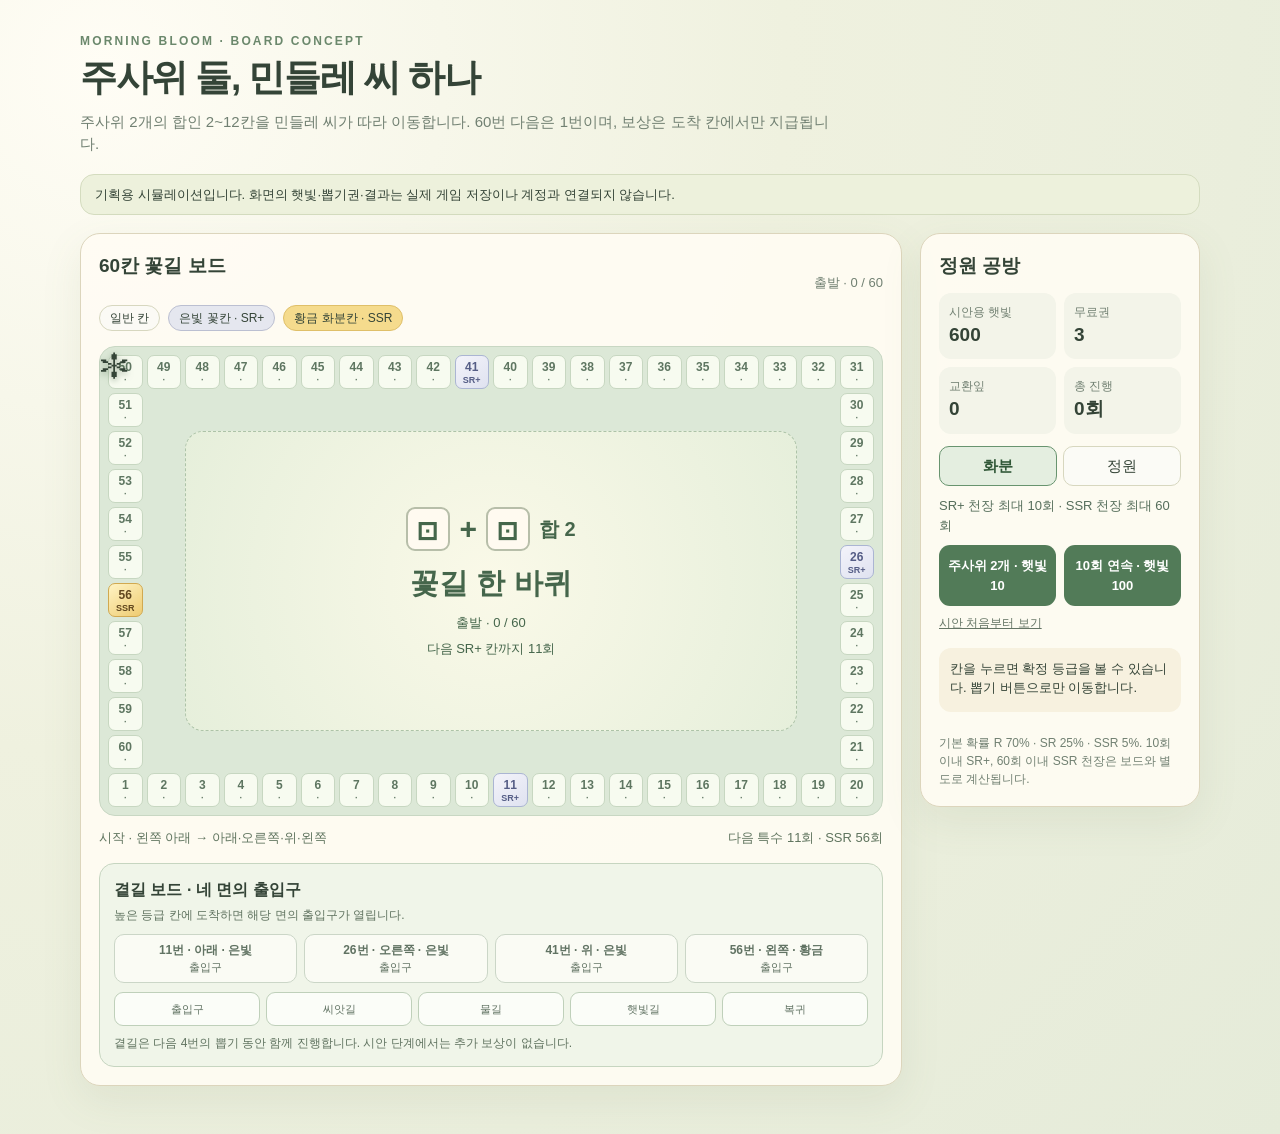
==== docs/gacha-board-preview.html @ 1ca23ee2 "Add two-dice journey and skip to 60-space board preview" ====
<!doctype html>
<html lang="ko">
<head>
  <meta charset="utf-8">
  <meta name="viewport" content="width=device-width, initial-scale=1">
  <title>아침 한 송이 · 꽃길 보드 시안</title>
  <style>
    :root { color-scheme: light; --ink:#344437; --muted:#718072; --cream:#fbf6e9; --edge:#d7d7bf; --leaf:#52785b; --mint:#e4eee0; --silver:#e5e7ef; --gold:#f5db8d; }
    * { box-sizing:border-box; }
    body { margin:0; background:radial-gradient(circle at 8% 6%,#fffdf5 0,#eff1df 43%,#e5ebd9 100%); color:var(--ink); font:15px/1.5 "Noto Sans KR","Malgun Gothic",sans-serif; }
    main { max-width:1160px; margin:0 auto; padding:32px 20px 48px; }
    h1,h2,p { margin-top:0; }
    h1 { margin-bottom:5px; font-size:clamp(24px,3vw,37px); letter-spacing:-.04em; }
    h2 { font-size:19px; margin-bottom:12px; }
    button { font:inherit; cursor:pointer; }
    .eyebrow { color:#6b886c; font-size:12px; font-weight:800; letter-spacing:.18em; }
    .lead { color:var(--muted); max-width:750px; margin-bottom:18px; }
    .notice { border:1px solid #d4dcbf; background:#edf1dc; border-radius:14px; padding:10px 14px; margin-bottom:18px; font-size:13px; }
    .shell { display:grid; grid-template-columns:minmax(0,1fr) 280px; gap:18px; align-items:start; }
    .panel { background:rgba(255,252,244,.92); border:1px solid #dcd5bc; box-shadow:0 14px 40px #687b5b1a; border-radius:20px; padding:18px; }
    .board-head { display:flex; flex-wrap:wrap; justify-content:space-between; align-items:end; gap:8px; }
    .board-head p { margin-bottom:0; font-size:13px; color:var(--muted); }
    .legend { display:flex; flex-wrap:wrap; gap:8px; margin:12px 0 15px; font-size:12px; }
    .legend span { border-radius:999px; padding:3px 10px; border:1px solid var(--edge); background:#fbfaf5; }
    .legend .s { background:var(--silver); border-color:#bbbfd1; }
    .legend .g { background:var(--gold); border-color:#dfbf69; }
    .board-scroll { overflow-x:auto; }
    .board { position:relative; min-width:760px; display:grid; grid-template-columns:repeat(20,minmax(0,1fr)); grid-template-rows:repeat(12,minmax(0,1fr)); gap:4px; aspect-ratio:20/12; background:#dce8d7; border:1px solid #c8d7c3; padding:8px; border-radius:16px; }
    .tile { min-width:0; border:1px solid #c7d7c1; border-radius:7px; background:#f7fbf0; color:#5e7661; position:relative; display:flex; flex-direction:column; align-items:center; justify-content:center; padding:1px; transition:transform .12s,box-shadow .12s; }
    .tile:hover,.tile:focus-visible { transform:translateY(-2px); box-shadow:0 2px 8px #62735d55; outline:none; }
    .tile .num { font-size:12px; font-weight:800; }
    .tile .word { font-size:9px; font-weight:800; line-height:1.1; white-space:nowrap; }
    .centerpiece { grid-column:3/19; grid-row:3/11; display:flex; flex-direction:column; align-items:center; justify-content:center; gap:7px; text-align:center; background:radial-gradient(circle,#faf9e8,#e6efdb); border:1px dashed #adc3a8; border-radius:18px; padding:15px; color:#45664b; }
    .centerpiece .flower { font-size:50px; line-height:1; }
    .centerpiece strong { font-size:clamp(18px,2.4vw,29px); }
    .centerpiece p { margin:0; font-size:13px; }
    .tile.special-sr { background:linear-gradient(145deg,#f3f3fa,#dfe2f0); border-color:#abb5d3; color:#555d86; }
    .tile.special-ssr { background:linear-gradient(145deg,#fff4c4,#eecb71); border-color:#d1a950; color:#61481f; }
    .tile.passed { opacity:.58; }
    .tile.here { outline:3px solid #477858; outline-offset:0; z-index:1; box-shadow:0 0 0 4px #fafff5,0 6px 12px #55765b55; opacity:1; }
    .tile.here::after { content:"●"; position:absolute; right:3px; top:-10px; color:#386f4d; font-size:21px; text-shadow:0 1px white; }
    .tile.landing { animation:land .28s ease-out; }
    .seed-token { position:absolute; z-index:5; width:30px; height:30px; display:grid; place-items:center; font-size:28px; pointer-events:none; filter:drop-shadow(0 2px 3px #47664588); transition:left .16s ease-in-out,top .16s ease-in-out; }
    .dice { display:flex; align-items:center; gap:9px; margin:4px 0; font-size:30px; font-weight:800; }
    .dice span { display:grid; place-items:center; width:44px; height:44px; background:#fffaf0; border:2px solid #b7bea9; border-radius:9px; }
    .dice strong { font-size:20px; }
    @keyframes land { from { transform:scale(.72); box-shadow:0 0 0 0 #87b78899; } to { transform:scale(1); box-shadow:0 0 0 7px #87b78800; } }
    .route { display:flex; justify-content:space-between; gap:8px; margin-top:12px; color:#5f745e; font-size:13px; }
    .route strong { color:#365a3d; }
    .side-board { margin-top:16px; padding:14px; border:1px solid #c6d5c0; border-radius:15px; background:#f0f5e9; }
    .side-board h3 { margin:0 0 4px; font-size:16px; }
    .side-board p { margin:0 0 10px; color:#607360; font-size:12px; }
    .gate-list { display:grid; grid-template-columns:repeat(4,minmax(0,1fr)); gap:7px; }
    .gate { min-width:0; border:1px solid #cbd6c7; border-radius:10px; padding:6px 3px; text-align:center; background:#fafbf4; color:#617363; font-size:11px; }
    .gate strong { display:block; font-size:12px; }
    .gate.open { border-color:#62916e; background:#e1f0da; color:#355e40; box-shadow:0 0 0 2px #bcdcb7; }
    .gate.complete { border-color:#c7aa63; background:#fbf1d2; color:#745b2b; }
    .side-path { display:grid; grid-template-columns:repeat(5,minmax(0,1fr)); gap:6px; margin-top:9px; }
    .side-cell { padding:8px 2px; border:1px solid #bfd0ba; border-radius:9px; text-align:center; background:#fbfdf8; color:#617363; font-size:11px; }
    .side-cell.active { background:#d9eacf; border-color:#69956f; color:#315b3a; font-weight:800; }
    .side-cell.done { background:#e9eedf; }
    .balances { display:grid; grid-template-columns:1fr 1fr; gap:8px; margin:12px 0; }
    .balance { border-radius:12px; background:#f3f4e9; padding:10px; font-size:12px; color:var(--muted); }
    .balance strong { display:block; font-size:19px; color:var(--ink); }
    .tabs { display:flex; gap:6px; margin:10px 0; }
    .tabs button { flex:1; padding:8px 6px; border:1px solid var(--edge); border-radius:10px; background:#fbfbf6; color:var(--ink); }
    .tabs button[aria-selected="true"] { background:var(--mint); border-color:#68946f; color:#315838; font-weight:800; }
    .meter { font-size:13px; color:#566e5b; margin:0 0 10px; }
    .actions { display:grid; grid-template-columns:1fr 1fr; gap:8px; }
    .actions button { border:0; border-radius:11px; color:white; background:#527b58; padding:11px 6px; font-size:13px; font-weight:800; }
    .actions button:last-child { background:#786a51; }
    .actions .skip { grid-column:1/-1; background:#b47143; }
    .actions button:disabled { opacity:.45; cursor:not-allowed; }
    .reset { border:0; background:transparent; color:#657565; font-size:12px; text-decoration:underline; padding:8px 0 0; }
    .detail { min-height:64px; border-radius:12px; background:#f7f1df; padding:11px; margin-top:14px; font-size:13px; }
    .history { margin:10px 0 0; padding:0; list-style:none; max-height:245px; overflow:auto; }
    .history li { border-top:1px solid #e4e3d6; padding:6px 0; font-size:12px; }
    .history b { color:#6e5c35; }
    .hint { margin:12px 0 0; font-size:12px; color:var(--muted); }
    @media (max-width:860px) { .shell { grid-template-columns:1fr; } .board { gap:4px; } }
    @media (max-width:430px) { main { padding:18px 9px 30px; } .panel { padding:11px; } .route { font-size:10px; gap:3px; } }
    @media (prefers-reduced-motion:reduce) { .tile, .tile.landing { animation:none; transition:none; } }
  </style>
</head>
<body>
  <main>
    <div class="eyebrow">MORNING BLOOM · BOARD CONCEPT</div>
    <h1>주사위 둘, 민들레 씨 하나</h1>
    <p class="lead">주사위 2개의 합인 2~12칸을 민들레 씨가 따라 이동합니다. 60번 다음은 1번이며, 보상은 도착 칸에서만 지급됩니다.</p>
    <div class="notice">기획용 시뮬레이션입니다. 화면의 햇빛·뽑기권·결과는 실제 게임 저장이나 계정과 연결되지 않습니다.</div>
    <div class="shell">
      <section class="panel" aria-labelledby="board-title">
        <div class="board-head"><h2 id="board-title">60칸 꽃길 보드</h2><p id="position">출발 · 0 / 60</p></div>
        <div class="legend"><span>일반 칸</span><span class="s">은빛 꽃칸 · SR+</span><span class="g">황금 화분칸 · SSR</span></div>
        <div class="board-scroll"><div class="board" id="board" aria-label="직사각형 테두리 60칸 꽃길 보드"><div class="centerpiece"><div class="dice" aria-label="주사위 눈과 합"><span id="die-one">⚀</span>+<span id="die-two">⚀</span><strong id="dice-sum">합 2</strong></div><strong>꽃길 한 바퀴</strong><p id="center-position">출발 · 0 / 60</p><p id="center-next">다음 특수 칸까지 11칸</p></div><div id="seed-token" class="seed-token" aria-label="민들레 씨">✻</div></div></div>
        <div class="route"><span>시작 · 왼쪽 아래 → 아래·오른쪽·위·왼쪽</span><span id="next-square"></span></div>
        <section class="side-board" aria-labelledby="side-title">
          <h3 id="side-title">곁길 보드 · 네 면의 출입구</h3>
          <p id="side-status" aria-live="polite">높은 등급 칸에 도착하면 해당 면의 출입구가 열립니다.</p>
          <div class="gate-list" id="gate-list" aria-label="곁길 출입구"></div>
          <div class="side-path" id="side-path" aria-label="곁길 진행 칸"></div>
          <p style="margin:8px 0 0">곁길은 다음 4번의 뽑기 동안 함께 진행합니다. 시안 단계에서는 추가 보상이 없습니다.</p>
        </section>
      </section>
      <aside class="panel" aria-labelledby="draw-title">
        <h2 id="draw-title">정원 공방</h2>
        <div class="balances">
          <div class="balance">시안용 햇빛<strong id="sunlight">600</strong></div>
          <div class="balance">무료권<strong id="tickets">3</strong></div>
          <div class="balance">교환잎<strong id="leaves">0</strong></div>
          <div class="balance">총 진행<strong id="total">0회</strong></div>
        </div>
        <div class="tabs" role="tablist" aria-label="뽑기 종류">
          <button id="pot-tab" role="tab" aria-selected="true" type="button">화분</button>
          <button id="garden-tab" role="tab" aria-selected="false" type="button">정원</button>
        </div>
        <p class="meter" id="meters"></p>
        <div class="actions"><button id="draw-one" type="button">주사위 2개 · 햇빛 10</button><button id="draw-ten" type="button">10회 연속 · 햇빛 100</button><button id="skip" class="skip" type="button" hidden>연출 건너뛰기</button></div>
        <button class="reset" id="reset" type="button">시안 처음부터 보기</button>
        <div class="detail" id="detail" aria-live="polite">칸을 누르면 확정 등급을 볼 수 있습니다. 뽑기 버튼으로만 이동합니다.</div>
        <ol class="history" id="history" aria-label="최근 뽑기 결과"></ol>
        <p class="hint">기본 확률 R 70% · SR 25% · SSR 5%. 10회 이내 SR+, 60회 이내 SSR 천장은 보드와 별도로 계산됩니다.</p>
      </aside>
    </div>
  </main>
  <script>
    (() => {
      const silver = new Set([11, 26, 41]);
      const gold = 56;
      const specials = [11, 26, 41, gold];
      const gateNames = { 11:'아래 · 은빛', 26:'오른쪽 · 은빛', 41:'위 · 은빛', 56:'왼쪽 · 황금' };
      const sideNames = ['출입구','씨앗길','물길','햇빛길','복귀'];
      const distanceTo = (position, target) => target>position ? target-position : 60-position+target;
      const nextSpecial = position => specials.find(number=>number>position) ?? specials[0];
      const names = {
        pot: { R:['스톤','라운드','우드','블루 라인'], SR:['아이보리','세이지','로즈','그린 체크'], SSR:['리프 패턴','플라워 패턴','데이지','라벤더'] },
        garden: { R:['작은 꽃','들꽃','잎사귀','풀밭'], SR:['클로버','허브','라벤더 정원','핑크 플라워'], SSR:['햇빛 비추는 잔디','장미 정원','벚꽃','온실 주변'] }
      };
      const $ = id => document.getElementById(id);
      const tiles = new Map();
      const initial = () => ({ position:0, total:0, srMiss:0, ssrMiss:0, sunlight:600, tickets:3, leaves:0, category:'pot', owned:new Set(), sideGate:null, sideStep:0, visitedGates:new Set() });
      let state = initial();
      let busy = false;
      let skipAnimation = false;
      const reducedMotion = window.matchMedia('(prefers-reduced-motion: reduce)');
      const pause = (ms=170) => new Promise(resolve => setTimeout(resolve, skipAnimation||reducedMotion.matches ? 0 : ms));
      const faces = ['⚀','⚁','⚂','⚃','⚄','⚅'];
      const showDice = (a,b) => { $('die-one').textContent=faces[a-1]; $('die-two').textContent=faces[b-1]; $('dice-sum').textContent=`합 ${a+b}`; };
      function placeSeed(position) {
        if (!position) { $('seed-token').hidden=true; return; }
        const tile=tiles.get(position);
        $('seed-token').hidden=false;
        $('seed-token').style.left=`${tile.offsetLeft+(tile.offsetWidth-30)/2}px`;
        $('seed-token').style.top=`${tile.offsetTop+(tile.offsetHeight-30)/2}px`;
      }
      for (const number of specials) {
        const gate=document.createElement('div');
        gate.className='gate';
        gate.textContent='출입구';
        const label=document.createElement('strong');
        label.textContent=`${number}번 · ${gateNames[number]}`;
        gate.prepend(label);
        gate.dataset.gate=String(number);
        $('gate-list').append(gate);
      }
      for (const [step,name] of sideNames.entries()) {
        const cell=document.createElement('div');
        cell.className='side-cell';
        cell.textContent=name;
        cell.dataset.step=String(step);
        $('side-path').append(cell);
      }
      for (let number=1;number<=60;number++) {
        const index=number-1;
        let row, column;
        if (index<20) { row=12; column=index+1; }
        else if (index<30) { row=12-(index-19); column=20; }
        else if (index<50) { row=1; column=20-(index-30); }
        else { row=index-48; column=1; }
        const tile=document.createElement('button');
        const tier=number===gold?'SSR':silver.has(number)?'SR+':'';
        tile.type='button';
        tile.className='tile'+(tier==='SSR'?' special-ssr':tier?' special-sr':'');
        tile.style.gridRow=String(row);
        tile.style.gridColumn=String(column);
        tile.innerHTML='<span class="num">'+number+'</span><span class="word">'+(tier||'·')+'</span>';
        tile.setAttribute('aria-label',number+'번 칸'+(tier==='SSR'?' · SSR 확정':tier?' · SR 이상 확정':' · 일반 칸'));
        tile.addEventListener('click',()=>{
          $('detail').textContent=number===gold?`${number}번 황금 화분칸 · 도착한 뽑기에서 SSR 100%.`:
            silver.has(number)?`${number}번 은빛 꽃칸 · 도착한 뽑기에서 SR 95%, SSR 5%.`:
            `${number}번 일반 꽃칸 · 기본 확률. 기존 10회/60회 천장은 그대로 적용됩니다.`;
        });
        tiles.set(number,tile);
        $('board').append(tile);
      }
      function render(displayPosition=state.position) {
        const p=displayPosition;
        for (const [number,tile] of tiles) {
          tile.classList.toggle('here',number===p);
          tile.classList.toggle('passed',p>0&&number<p);
        }
        placeSeed(p);
        $('position').textContent=p?`현재 ${p} / 60`:'출발 · 0 / 60';
        const upcoming=nextSpecial(p);
        $('next-square').textContent=`다음 특수 ${distanceTo(p,upcoming)}회 · SSR ${distanceTo(p,gold)}회`;
        $('center-position').textContent=p?`현재 ${p} / 60`:'출발 · 0 / 60';
        $('center-next').textContent=`다음 ${upcoming===gold?'SSR':'SR+'} 칸까지 ${distanceTo(p,upcoming)}회`;
        $('side-status').textContent=state.sideGate===null ? '높은 등급 칸에 도착하면 해당 면의 출입구가 열립니다.' :
          `${gateNames[state.sideGate]} 출입구 · ${state.sideStep===4?'복귀 칸 도착':`곁길 ${state.sideStep} / 4`}`;
        for (const gate of $('gate-list').children) {
          const number=Number(gate.dataset.gate);
          gate.classList.toggle('open',number===state.sideGate);
          gate.classList.toggle('complete',state.visitedGates.has(number)&&number!==state.sideGate);
        }
        for (const cell of $('side-path').children) {
          const step=Number(cell.dataset.step);
          cell.classList.toggle('active',state.sideGate!==null&&step===state.sideStep);
          cell.classList.toggle('done',state.sideGate!==null&&step<state.sideStep);
        }
        $('sunlight').textContent=state.sunlight;
        $('tickets').textContent=state.tickets;
        $('leaves').textContent=state.leaves;
        $('total').textContent=state.total+'회';
        $('meters').textContent=`SR+ 천장 최대 ${10-state.srMiss}회 · SSR 천장 최대 ${60-state.ssrMiss}회`;
        $('pot-tab').setAttribute('aria-selected',state.category==='pot');
        $('garden-tab').setAttribute('aria-selected',state.category==='garden');
        $('draw-one').disabled=busy||(state.tickets<1&&state.sunlight<10);
        $('draw-ten').disabled=busy||(state.tickets<10&&state.sunlight<100);
        $('pot-tab').disabled=busy;
        $('garden-tab').disabled=busy;
        $('reset').disabled=busy;
        $('skip').hidden=!busy;
        $('board').setAttribute('aria-busy',String(busy));
      }
      function oneResult() {
        const start=state.position;
        const dice=[1+Math.floor(Math.random()*6),1+Math.floor(Math.random()*6)];
        const path=Array.from({length:dice[0]+dice[1]},(_,index)=>(start+index)%60+1);
        const position=path.at(-1);
        if (state.sideGate!==null) {
          if (state.sideStep===4) { state.sideGate=null; state.sideStep=0; }
          else state.sideStep++;
        }
        if (specials.includes(position)) {
          state.sideGate=position;
          state.sideStep=0;
          state.visitedGates.add(position);
        }
        const forcedSSR=position===gold||state.ssrMiss>=59;
        const forcedSR=forcedSSR||silver.has(position)||state.srMiss>=9;
        const roll=Math.random();
        const rarity=forcedSSR?'SSR':forcedSR?(roll<.05?'SSR':'SR'):(roll<.05?'SSR':roll<.30?'SR':'R');
        const pool=names[state.category][rarity];
        const item=pool[Math.floor(Math.random()*pool.length)];
        const ownershipKey=state.category+':'+item;
        const duplicate=state.owned.has(ownershipKey);
        state.owned.add(ownershipKey);
        state.leaves+=1+(duplicate?({ R:1,SR:3,SSR:10 })[rarity]:0);
        state.position=position===60?0:position;
        state.total++;
        state.srMiss=rarity==='R'?state.srMiss+1:0;
        state.ssrMiss=rarity==='SSR'?0:state.ssrMiss+1;
        return { dice, path, position, rarity, item, duplicate, special:position===gold||silver.has(position) };
      }
      async function draw(count) {
        if (busy) return;
        const withTickets=state.tickets>=count;
        if (!withTickets&&state.sunlight<count*10) { $('detail').textContent='시안용 재화가 부족합니다. 처음부터 보기로 다시 진행할 수 있습니다.'; return; }
        if (withTickets) state.tickets-=count; else state.sunlight-=count*10;
        busy=true;
        skipAnimation=false;
        render();
        const results=[];
        for (let index=0;index<count;index++) {
          const result=oneResult();
          results.push(result);
        }
        for (let index=0;index<results.length;index++) {
          const result=results[index];
          if (!skipAnimation) {
            for (let frame=0;frame<7&&!skipAnimation;frame++) {
              showDice(1+Math.floor(Math.random()*6),1+Math.floor(Math.random()*6));
              $('detail').textContent=`주사위 굴리는 중 · ${index+1}/${count}`;
              await pause(55);
            }
          }
          showDice(...result.dice);
          $('detail').textContent=`${result.dice[0]} + ${result.dice[1]} = ${result.path.length}칸 · ${index+1}/${count}`;
          await pause(240);
          for (const position of result.path) {
            if (skipAnimation) break;
            render(position);
            await pause();
          }
          render(result.position);
          const li=document.createElement('li');
          const marker=result.special?' · 특수 칸':'';
          li.innerHTML=`<b>${result.position}번 · ${result.rarity}</b> · ${result.item}${result.duplicate?' · 중복':' · NEW'}${marker}`;
          $('history').prepend(li);
          $('detail').textContent=`도착 ${index+1}/${count} · ${result.position}번 칸 보상 · ${result.rarity} ${result.item}`;
          const tile=tiles.get(result.position);
          tile.classList.remove('landing');
          void tile.offsetWidth;
          tile.classList.add('landing');
          await pause(240);
          tile.classList.remove('landing');
        }
        const specialResults=results.filter(result=>result.special);
        $('detail').textContent=specialResults.length?
          specialResults.map(result=>`${result.position}번 ${result.rarity} 확정 · ${result.item}`).join(' / '):
          `${count}회 굴렸습니다. 다음 특수 칸까지 ${distanceTo(state.position,nextSpecial(state.position))}칸.`;
        busy=false;
        render();
      }
      $('draw-one').addEventListener('click',()=>draw(1));
      $('draw-ten').addEventListener('click',()=>draw(10));
      $('skip').addEventListener('click',()=>{ skipAnimation=true; });
      $('pot-tab').addEventListener('click',()=>{ if (!busy) { state.category='pot'; render(); } });
      $('garden-tab').addEventListener('click',()=>{ if (!busy) { state.category='garden'; render(); } });
      $('reset').addEventListener('click',()=>{ if (!busy) { state=initial(); $('history').replaceChildren(); $('detail').textContent='시안이 초기화됐습니다. 뽑기 버튼으로 꽃길을 이동해 보세요.'; render(); } });
      window.addEventListener('resize',()=>placeSeed(state.position));
      render();
    })();
  </script>
</body>
</html>
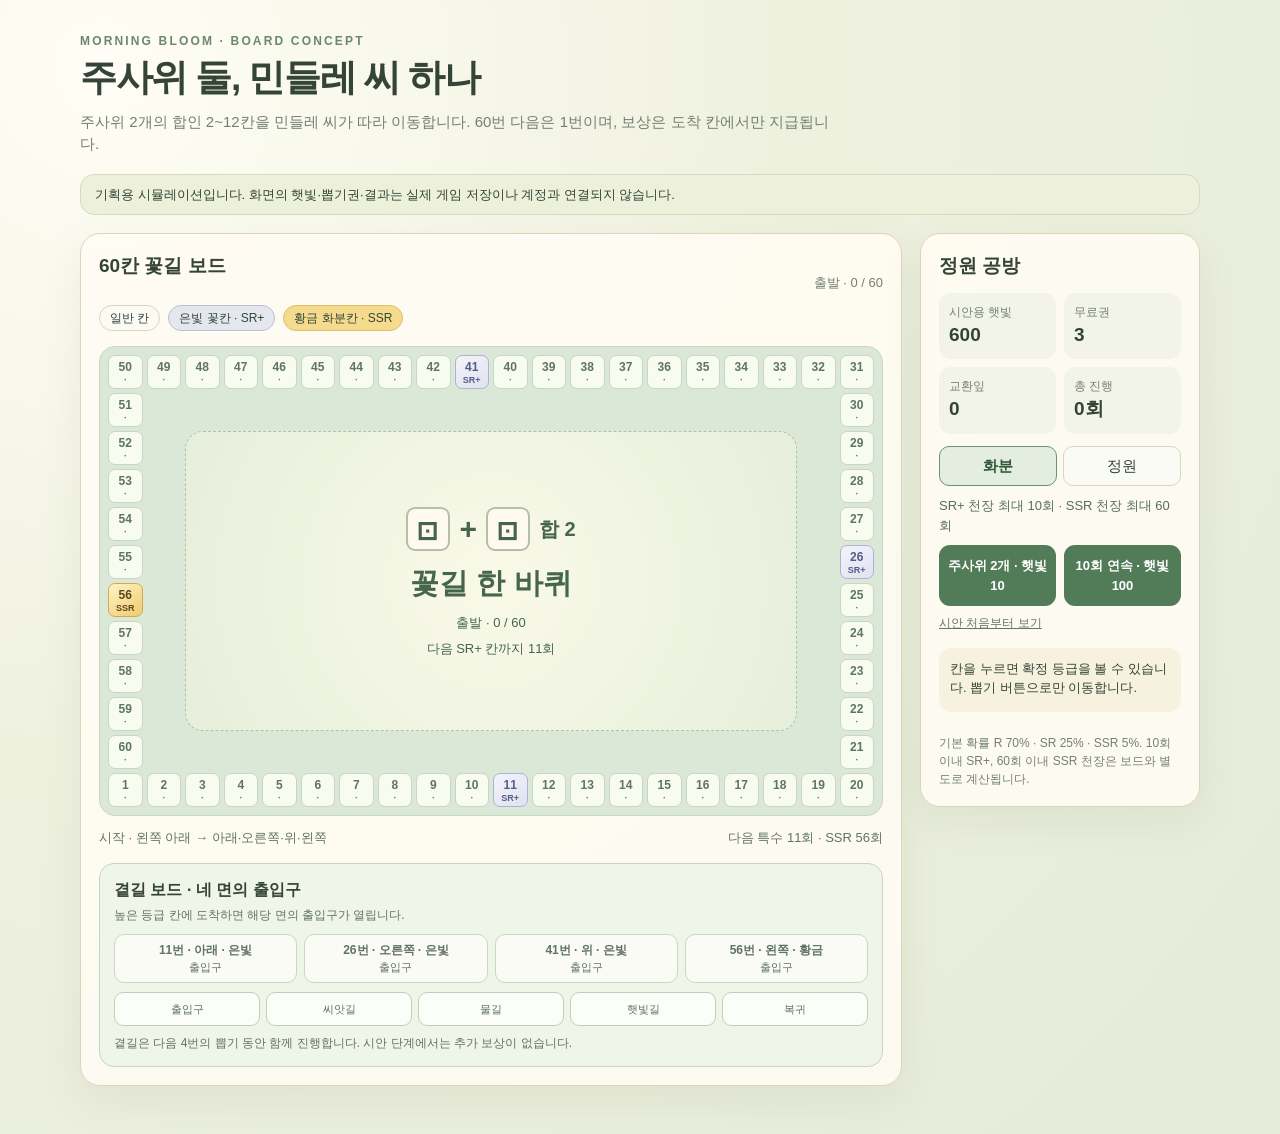
==== commit 5a3f546a: "Release 0.8.9 replacing withdrawn 0.8.8" ====
--- a/docs/gacha-board-preview.html
+++ b/docs/gacha-board-preview.html
@@ -41,6 +41,7 @@
     .tile.here::after { content:"●"; position:absolute; right:3px; top:-10px; color:#386f4d; font-size:21px; text-shadow:0 1px white; }
     .tile.landing { animation:land .28s ease-out; }
     .seed-token { position:absolute; z-index:5; width:30px; height:30px; display:grid; place-items:center; font-size:28px; pointer-events:none; filter:drop-shadow(0 2px 3px #47664588); transition:left .16s ease-in-out,top .16s ease-in-out; }
+    .seed-token[hidden] { display:none; }
     .dice { display:flex; align-items:center; gap:9px; margin:4px 0; font-size:30px; font-weight:800; }
     .dice span { display:grid; place-items:center; width:44px; height:44px; background:#fffaf0; border:2px solid #b7bea9; border-radius:9px; }
     .dice strong { font-size:20px; }
